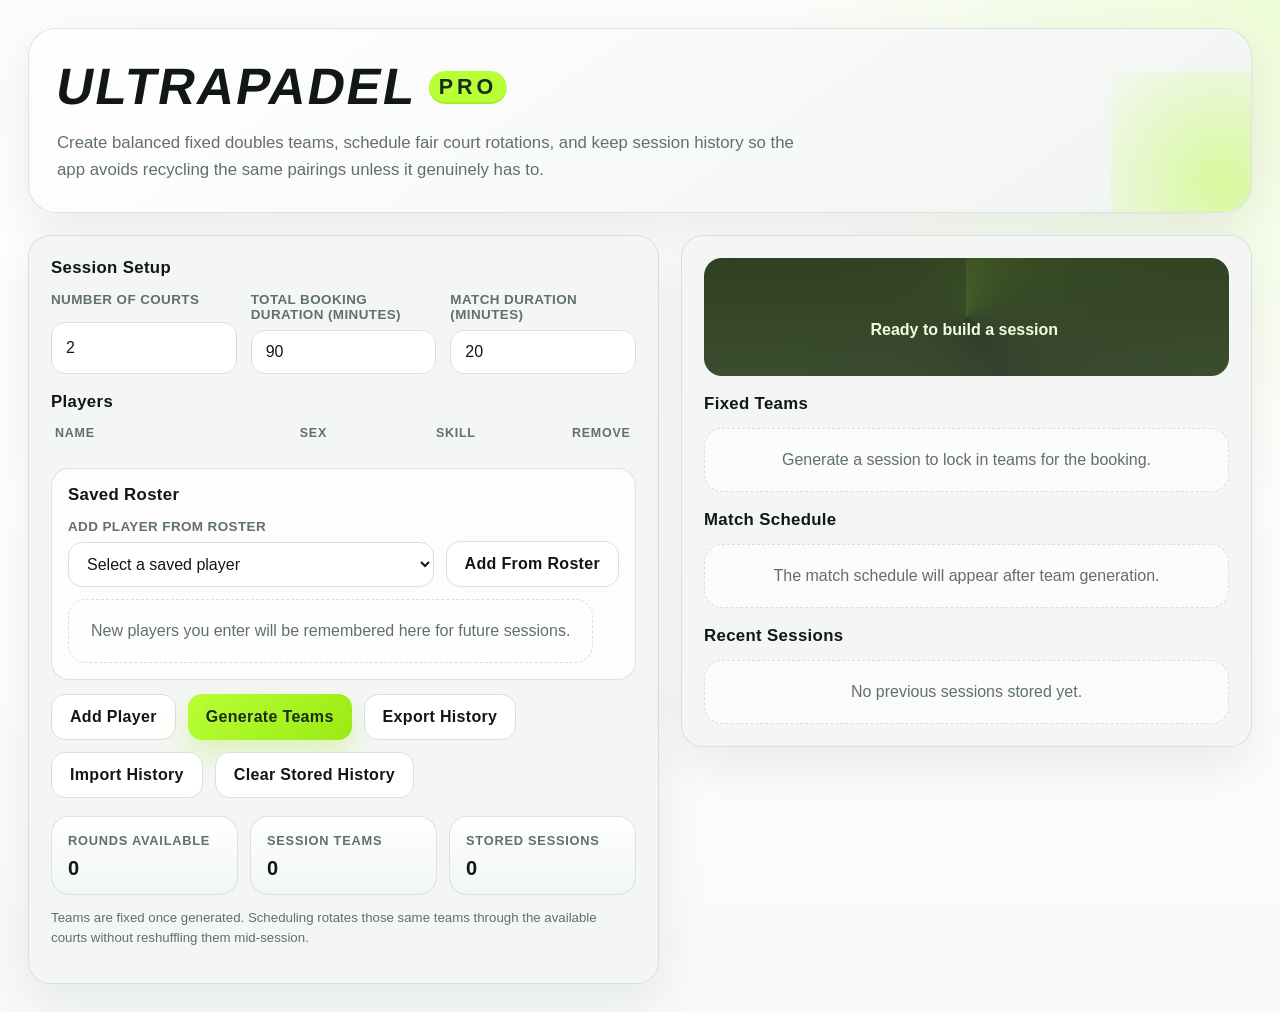
==== index.html @ fa497f20 "INITIAL COMMIT" ====
<!DOCTYPE html>
<html lang="en">
<head>
  <meta charset="UTF-8" />
  <meta name="viewport" content="width=device-width, initial-scale=1.0" />
  <title>UltraPadel Pro</title>
  <link rel="stylesheet" href="./styles.css" />
</head>
<body>
  <div class="app">
    <section class="hero">
      <div class="logo">UltraPadel <span class="pro">Pro</span></div>
      <p>Create balanced fixed doubles teams, schedule fair court rotations, and keep session history so the app avoids recycling the same pairings unless it genuinely has to.</p>
    </section>

    <div class="layout">
      <section class="panel">
        <h2>Session Setup</h2>
        <div class="config-grid">
          <div class="field">
            <label for="courts">Number of courts</label>
            <input id="courts" type="number" min="1" step="1" value="2" />
          </div>
          <div class="field">
            <label for="bookingDuration">Total booking duration (minutes)</label>
            <input id="bookingDuration" type="number" min="1" step="1" value="90" />
          </div>
          <div class="field">
            <label for="matchDuration">Match duration (minutes)</label>
            <input id="matchDuration" type="number" min="1" step="1" value="20" />
          </div>
        </div>

        <h3>Players</h3>
        <div class="players-head">
          <div>Name</div>
          <div>Sex</div>
          <div>Skill</div>
          <div>Remove</div>
        </div>
        <div id="playersList" class="players-list"></div>

        <div class="roster-panel">
          <h3>Saved Roster</h3>
          <div class="roster-controls">
            <div class="field">
              <label for="rosterSelect">Add player from roster</label>
              <select id="rosterSelect">
                <option value="">Select a saved player</option>
              </select>
            </div>
            <button id="addFromRosterBtn" class="secondary-btn" type="button">Add From Roster</button>
          </div>
          <div id="rosterPreview" class="roster-chips">
            <div class="empty">New players you enter will be remembered here for future sessions.</div>
          </div>
        </div>

        <div class="actions">
          <button id="addPlayerBtn" class="secondary-btn" type="button">Add Player</button>
          <button id="generateBtn" class="primary-btn" type="button">Generate Teams</button>
          <button id="exportHistoryBtn" class="secondary-btn" type="button">Export History</button>
          <button id="importHistoryBtn" class="secondary-btn" type="button">Import History</button>
          <input id="importHistoryInput" type="file" accept=".json,application/json" hidden />
          <button id="clearHistoryBtn" class="secondary-btn" type="button">Clear Stored History</button>
        </div>

        <div class="meta-row">
          <div class="stat-card">
            <span>Rounds Available</span>
            <strong id="roundsStat">0</strong>
          </div>
          <div class="stat-card">
            <span>Session Teams</span>
            <strong id="teamsStat">0</strong>
          </div>
          <div class="stat-card">
            <span>Stored Sessions</span>
            <strong id="historyStat">0</strong>
          </div>
        </div>

        <p class="footer-note">Teams are fixed once generated. Scheduling rotates those same teams through the available courts without reshuffling them mid-session.</p>
      </section>

      <section class="panel">
        <div class="shuffle-box">
          <div class="shuffle-inner">
            <strong id="shuffleTitle">Ready to build a session</strong>
            <div id="shuffleState" class="shuffle-state"></div>
          </div>
        </div>

        <div class="results-grid">
          <div>
            <h2>Fixed Teams</h2>
            <div id="teamsOutput" class="team-list">
              <div class="empty">Generate a session to lock in teams for the booking.</div>
            </div>
          </div>

          <div>
            <h2>Match Schedule</h2>
            <div id="scheduleOutput" class="schedule-list">
              <div class="empty">The match schedule will appear after team generation.</div>
            </div>
          </div>

          <div>
            <h2>Recent Sessions</h2>
            <div id="historyOutput" class="history-list">
              <div class="empty">No previous sessions stored yet.</div>
            </div>
          </div>
        </div>
      </section>
    </div>
  </div>

  <script>
    window.ULTRAPADEL_SUPABASE_URL = window.ULTRAPADEL_SUPABASE_URL || "YOUR_SUPABASE_URL";
    window.ULTRAPADEL_SUPABASE_ANON_KEY = window.ULTRAPADEL_SUPABASE_ANON_KEY || "YOUR_SUPABASE_ANON_KEY";
  </script>
  <script type="module" src="./js/main.js"></script>
</body>
</html>
---- styles.css ----
:root {
  --bg: #ffffff;
  --panel: #f3f5f4;
  --panel-strong: #e9eeeb;
  --text: #111715;
  --muted: #60706a;
  --line: #d8dfdc;
  --accent: #b8ff35;
  --accent-strong: #9aea13;
  --accent-dark: #1d2b18;
  --shadow: 0 18px 50px rgba(17, 23, 21, 0.08);
  --radius: 22px;
  --radius-sm: 14px;
}

* {
  box-sizing: border-box;
}

html,
body {
  margin: 0;
  min-height: 100%;
  background:
    radial-gradient(circle at top right, rgba(184, 255, 53, 0.18), transparent 30%),
    linear-gradient(180deg, #fbfcfb 0%, #ffffff 50%, #f7faf8 100%);
  color: var(--text);
  font-family: "Segoe UI", "Helvetica Neue", Arial, sans-serif;
}

body {
  padding: 28px;
}

.app {
  max-width: 1400px;
  margin: 0 auto;
  display: grid;
  gap: 22px;
}

.hero {
  position: relative;
  overflow: hidden;
  border-radius: 28px;
  padding: 28px;
  background: linear-gradient(145deg, rgba(255,255,255,0.96), rgba(240,244,241,0.96));
  box-shadow: var(--shadow);
  border: 1px solid rgba(216, 223, 220, 0.85);
}

.hero::after {
  content: "";
  position: absolute;
  inset: auto -80px -80px auto;
  width: 220px;
  height: 220px;
  background: radial-gradient(circle, rgba(184,255,53,0.45), rgba(184,255,53,0));
  pointer-events: none;
}

.logo {
  display: inline-flex;
  align-items: baseline;
  gap: 12px;
  font-size: clamp(2rem, 4vw, 3.5rem);
  font-weight: 900;
  letter-spacing: 0.04em;
  text-transform: uppercase;
  transform: skewX(-10deg);
}

.logo .pro {
  color: var(--accent-dark);
  background: var(--accent);
  padding: 4px 10px;
  border-radius: 999px;
  font-size: 0.42em;
  letter-spacing: 0.18em;
  transform: translateY(-10px) skewX(10deg);
  box-shadow: inset 0 -2px 0 rgba(0,0,0,0.08);
}

.hero p {
  max-width: 760px;
  margin: 14px 0 0;
  color: var(--muted);
  font-size: 1.05rem;
  line-height: 1.6;
}

.layout {
  display: grid;
  grid-template-columns: 1.05fr 0.95fr;
  gap: 22px;
  align-items: start;
}

.panel {
  background: rgba(243, 245, 244, 0.9);
  border: 1px solid rgba(216, 223, 220, 0.95);
  border-radius: var(--radius);
  box-shadow: var(--shadow);
  padding: 22px;
  backdrop-filter: blur(8px);
}

.panel h2,
.panel h3 {
  margin: 0 0 14px;
  font-size: 1.05rem;
  letter-spacing: 0.02em;
}

.config-grid {
  display: grid;
  grid-template-columns: repeat(3, minmax(0, 1fr));
  gap: 14px;
  margin-bottom: 18px;
}

.field,
.player-cell {
  display: grid;
  gap: 8px;
}

label {
  font-size: 0.84rem;
  font-weight: 700;
  color: var(--muted);
  letter-spacing: 0.03em;
  text-transform: uppercase;
}

input,
select,
button,
textarea {
  font: inherit;
}

input,
select,
textarea {
  width: 100%;
  border: 1px solid var(--line);
  background: #ffffff;
  border-radius: 14px;
  padding: 12px 14px;
  color: var(--text);
  outline: none;
  transition: border-color 180ms ease, box-shadow 180ms ease, transform 180ms ease;
}

input:focus,
select:focus,
textarea:focus {
  border-color: rgba(154, 234, 19, 0.8);
  box-shadow: 0 0 0 4px rgba(184, 255, 53, 0.18);
}

.players-head,
.player-row {
  display: grid;
  grid-template-columns: minmax(0, 1.5fr) minmax(120px, 0.8fr) minmax(120px, 0.8fr) 60px;
  gap: 12px;
  align-items: end;
}

.players-head {
  margin-bottom: 12px;
  padding: 0 4px;
  color: var(--muted);
  font-weight: 700;
  font-size: 0.78rem;
  text-transform: uppercase;
  letter-spacing: 0.06em;
}

.players-list {
  display: grid;
  gap: 12px;
  margin-bottom: 16px;
}

.roster-panel {
  margin-top: 14px;
  padding: 16px;
  border-radius: 18px;
  background: rgba(255, 255, 255, 0.76);
  border: 1px solid rgba(216, 223, 220, 0.85);
}

.roster-controls {
  display: grid;
  grid-template-columns: minmax(0, 1fr) auto;
  gap: 12px;
  align-items: end;
  margin-bottom: 12px;
}

.roster-chips {
  display: flex;
  flex-wrap: wrap;
  gap: 8px;
}

.roster-chip {
  display: inline-flex;
  align-items: center;
  gap: 6px;
  padding: 8px 12px;
  border-radius: 999px;
  background: rgba(184, 255, 53, 0.14);
  color: #2c4610;
  font-size: 0.85rem;
  font-weight: 700;
}

.roster-chip small {
  color: var(--muted);
  font-weight: 700;
}

.player-row {
  padding: 14px;
  background: rgba(255, 255, 255, 0.82);
  border: 1px solid rgba(216, 223, 220, 0.85);
  border-radius: 18px;
  transition: transform 180ms ease, box-shadow 180ms ease;
}

.player-row:hover {
  transform: translateY(-2px);
  box-shadow: 0 10px 24px rgba(17, 23, 21, 0.06);
}

.icon-btn,
.secondary-btn,
.primary-btn {
  border: none;
  cursor: pointer;
  transition: transform 180ms ease, box-shadow 180ms ease, background 180ms ease;
}

.icon-btn {
  width: 44px;
  height: 44px;
  border-radius: 14px;
  background: #ffffff;
  color: #c54444;
  border: 1px solid rgba(197, 68, 68, 0.16);
  font-size: 1.1rem;
}

.icon-btn:hover,
.secondary-btn:hover,
.primary-btn:hover {
  transform: translateY(-1px);
}

.actions {
  display: flex;
  flex-wrap: wrap;
  gap: 12px;
  margin-top: 14px;
}

.primary-btn,
.secondary-btn {
  padding: 13px 18px;
  border-radius: 14px;
  font-weight: 800;
  letter-spacing: 0.02em;
}

.primary-btn {
  background: linear-gradient(135deg, var(--accent) 0%, var(--accent-strong) 100%);
  color: var(--accent-dark);
  box-shadow: 0 14px 28px rgba(154, 234, 19, 0.28);
}

.secondary-btn {
  background: #ffffff;
  color: var(--text);
  border: 1px solid var(--line);
}

.meta-row {
  display: grid;
  grid-template-columns: repeat(3, minmax(0, 1fr));
  gap: 12px;
  margin-top: 18px;
}

.stat-card {
  padding: 14px 16px;
  border-radius: 18px;
  background: linear-gradient(180deg, rgba(255,255,255,0.92), rgba(241,245,243,0.92));
  border: 1px solid rgba(216, 223, 220, 0.85);
}

.stat-card strong {
  display: block;
  font-size: 1.25rem;
  margin-top: 8px;
}

.stat-card span {
  font-size: 0.8rem;
  font-weight: 800;
  letter-spacing: 0.06em;
  text-transform: uppercase;
  color: var(--muted);
}

.shuffle-box {
  min-height: 118px;
  display: grid;
  place-items: center;
  padding: 20px;
  border-radius: 18px;
  background: linear-gradient(180deg, rgba(29,43,24,0.96), rgba(36,52,30,0.92));
  color: #efffe1;
  margin-bottom: 18px;
  position: relative;
  overflow: hidden;
}

.shuffle-box::before {
  content: "";
  position: absolute;
  inset: -40%;
  background: conic-gradient(from 0deg, rgba(184,255,53,0.18), transparent 40%, rgba(184,255,53,0.1));
  animation: rotateGlow 9s linear infinite;
}

.shuffle-inner {
  position: relative;
  z-index: 1;
  text-align: center;
}

.shuffle-state {
  display: inline-flex;
  flex-wrap: wrap;
  justify-content: center;
  gap: 8px;
  min-height: 30px;
  margin-top: 10px;
}

.shuffle-pill {
  padding: 7px 10px;
  border-radius: 999px;
  font-size: 0.9rem;
  background: rgba(255,255,255,0.12);
  border: 1px solid rgba(255,255,255,0.12);
  animation: popIn 260ms ease;
}

.results-grid {
  display: grid;
  gap: 18px;
}

.team-list,
.schedule-list,
.history-list {
  display: grid;
  gap: 12px;
}

.team-card,
.round-card,
.history-card {
  padding: 16px;
  border-radius: 18px;
  background: rgba(255,255,255,0.84);
  border: 1px solid rgba(216,223,220,0.85);
}

.team-card header,
.round-card header {
  display: flex;
  justify-content: space-between;
  gap: 12px;
  align-items: center;
  margin-bottom: 10px;
}

.team-tag,
.court-tag,
.badge {
  display: inline-flex;
  align-items: center;
  gap: 8px;
  padding: 6px 10px;
  border-radius: 999px;
  font-size: 0.78rem;
  font-weight: 800;
  letter-spacing: 0.05em;
  text-transform: uppercase;
}

.team-tag,
.court-tag {
  background: rgba(184,255,53,0.18);
  color: #3b5a12;
}

.badge {
  background: rgba(17,23,21,0.06);
  color: var(--muted);
}

.team-players,
.match-line,
.history-line {
  display: flex;
  flex-wrap: wrap;
  gap: 10px;
  align-items: center;
}

.name-chip {
  padding: 9px 12px;
  border-radius: 999px;
  background: var(--panel);
  font-weight: 700;
}

.name-chip small {
  color: var(--muted);
  font-weight: 600;
  margin-left: 6px;
}

.vs {
  font-size: 0.82rem;
  font-weight: 900;
  letter-spacing: 0.1em;
  color: var(--muted);
}

.subtle {
  color: var(--muted);
  font-size: 0.92rem;
  line-height: 1.5;
}

.empty {
  padding: 22px;
  border-radius: 18px;
  border: 1px dashed var(--line);
  color: var(--muted);
  text-align: center;
  background: rgba(255,255,255,0.55);
}

.footer-note {
  font-size: 0.83rem;
  color: var(--muted);
  line-height: 1.5;
}

@keyframes rotateGlow {
  to {
    transform: rotate(360deg);
  }
}

@keyframes popIn {
  from {
    opacity: 0;
    transform: translateY(10px) scale(0.96);
  }

  to {
    opacity: 1;
    transform: translateY(0) scale(1);
  }
}

@media (max-width: 1120px) {
  .layout {
    grid-template-columns: 1fr;
  }
}

@media (max-width: 780px) {
  body {
    padding: 16px;
  }

  .config-grid,
  .meta-row {
    grid-template-columns: 1fr;
  }

  .players-head {
    display: none;
  }

  .player-row {
    grid-template-columns: 1fr;
  }
}
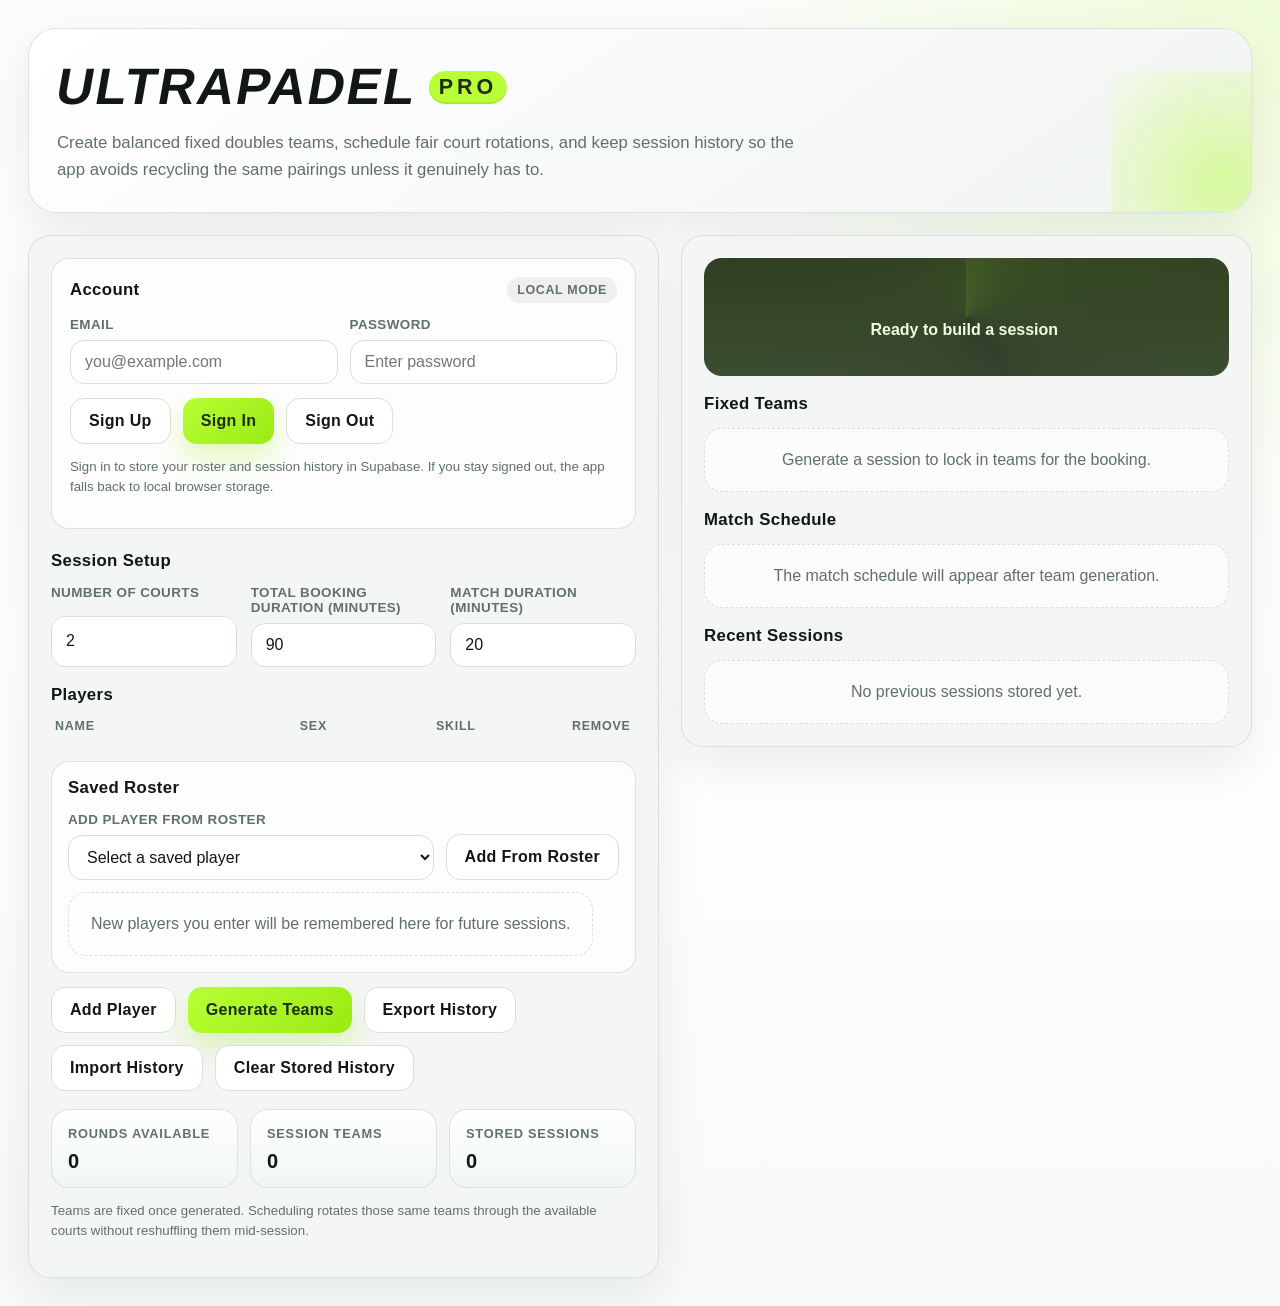
==== commit d6117cc6: "ADDING LOG IN" ====
--- a/index.html
+++ b/index.html
@@ -15,6 +15,29 @@
 
     <div class="layout">
       <section class="panel">
+        <div class="auth-panel">
+          <div class="auth-heading">
+            <h2>Account</h2>
+            <span id="authStatusBadge" class="badge">Local Mode</span>
+          </div>
+          <div class="auth-grid">
+            <div class="field">
+              <label for="authEmail">Email</label>
+              <input id="authEmail" type="email" autocomplete="email" placeholder="you@example.com" />
+            </div>
+            <div class="field">
+              <label for="authPassword">Password</label>
+              <input id="authPassword" type="password" autocomplete="current-password" placeholder="Enter password" />
+            </div>
+          </div>
+          <div class="actions auth-actions">
+            <button id="signUpBtn" class="secondary-btn" type="button">Sign Up</button>
+            <button id="signInBtn" class="primary-btn" type="button">Sign In</button>
+            <button id="signOutBtn" class="secondary-btn" type="button">Sign Out</button>
+          </div>
+          <p id="authMessage" class="footer-note">Sign in to store your roster and session history in Supabase. If you stay signed out, the app falls back to local browser storage.</p>
+        </div>
+
         <h2>Session Setup</h2>
         <div class="config-grid">
           <div class="field">
@@ -118,8 +141,8 @@
   </div>
 
   <script>
-    window.ULTRAPADEL_SUPABASE_URL = window.ULTRAPADEL_SUPABASE_URL || "YOUR_SUPABASE_URL";
-    window.ULTRAPADEL_SUPABASE_ANON_KEY = window.ULTRAPADEL_SUPABASE_ANON_KEY || "YOUR_SUPABASE_ANON_KEY";
+    window.ULTRAPADEL_SUPABASE_URL = window.ULTRAPADEL_SUPABASE_URL || "https://tbmkvmotnwwyfvcqvjlt.supabase.co";
+    window.ULTRAPADEL_SUPABASE_ANON_KEY = window.ULTRAPADEL_SUPABASE_ANON_KEY || "sb_publishable_FzFU14_voXOLGM_ulzw95w_0Tacknk5";
   </script>
   <script type="module" src="./js/main.js"></script>
 </body>
--- a/styles.css
+++ b/styles.css
@@ -112,6 +112,44 @@
   letter-spacing: 0.02em;
 }
 
+.auth-panel {
+  margin-bottom: 22px;
+  padding: 18px;
+  border-radius: 18px;
+  background: rgba(255, 255, 255, 0.8);
+  border: 1px solid rgba(216, 223, 220, 0.9);
+}
+
+.auth-heading {
+  display: flex;
+  align-items: center;
+  justify-content: space-between;
+  gap: 12px;
+  margin-bottom: 14px;
+}
+
+.auth-heading h2 {
+  margin-bottom: 0;
+}
+
+.auth-grid {
+  display: grid;
+  grid-template-columns: repeat(2, minmax(0, 1fr));
+  gap: 12px;
+}
+
+.auth-actions {
+  margin-top: 12px;
+}
+
+.auth-message-success {
+  color: #2c6b14;
+}
+
+.auth-message-error {
+  color: #b22f2f;
+}
+
 .config-grid {
   display: grid;
   grid-template-columns: repeat(3, minmax(0, 1fr));
@@ -495,7 +533,8 @@
   }
 
   .config-grid,
-  .meta-row {
+  .meta-row,
+  .auth-grid {
     grid-template-columns: 1fr;
   }
 
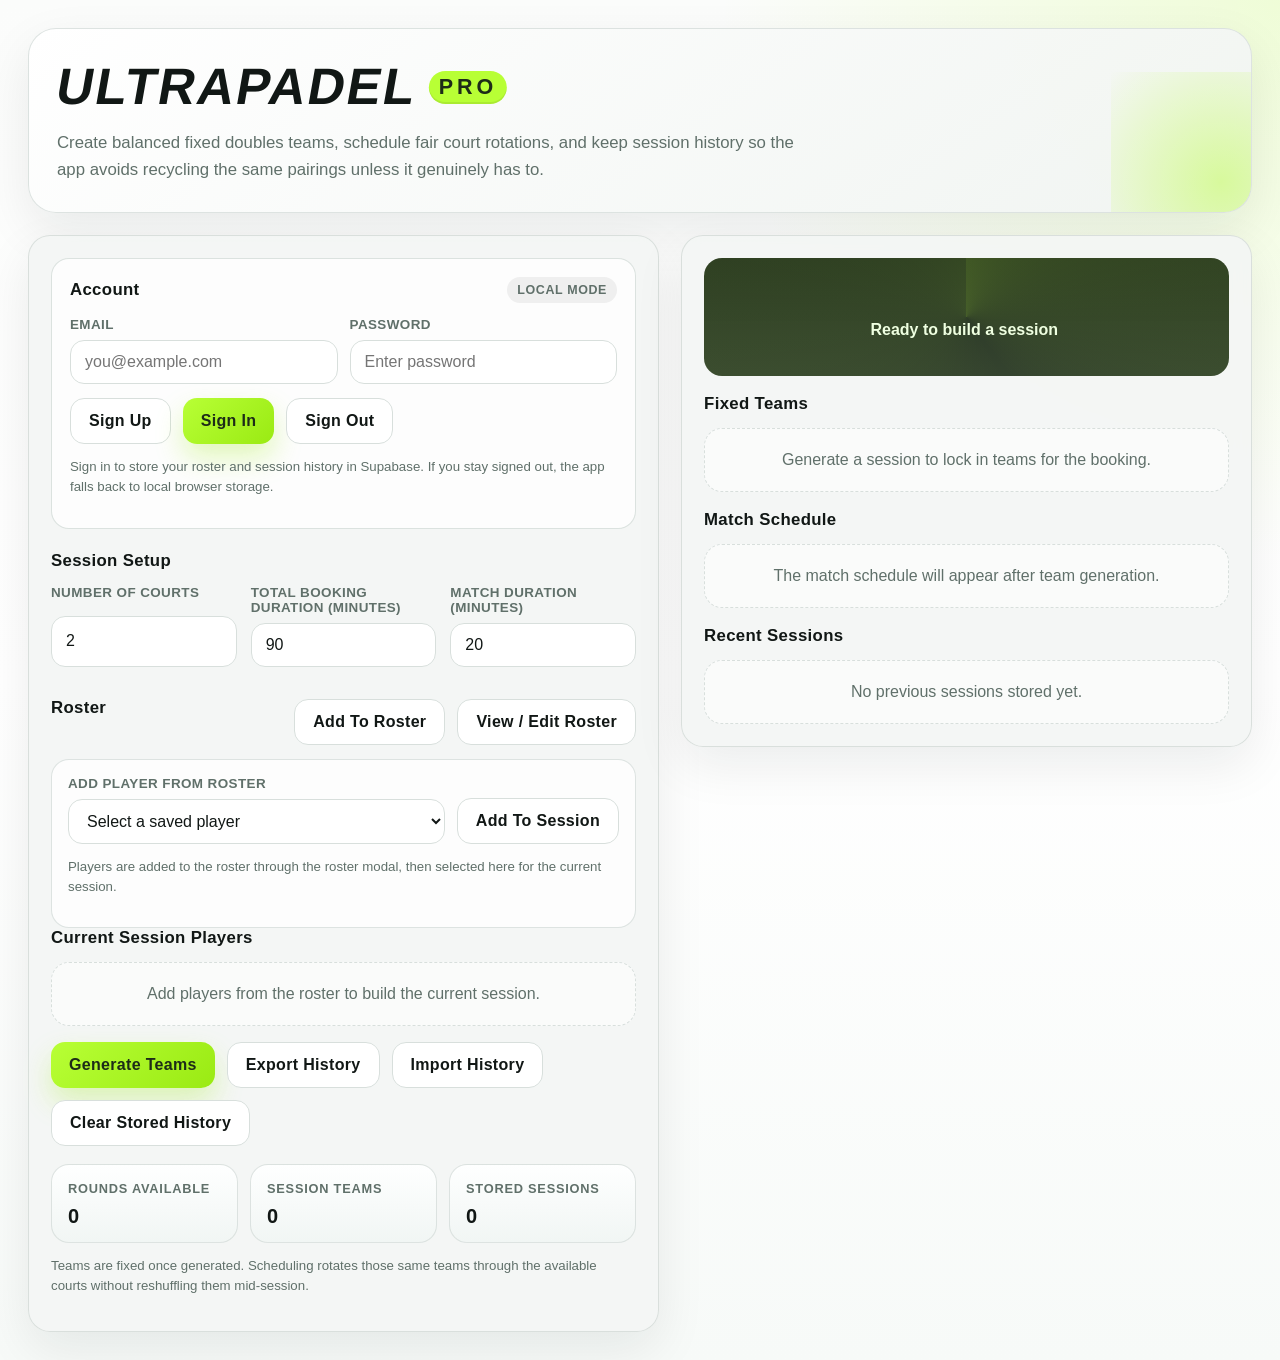
==== commit 2115a865: "UPDATING ROSTER FUNCTIONALITY" ====
--- a/index.html
+++ b/index.html
@@ -54,17 +54,15 @@
           </div>
         </div>
 
-        <h3>Players</h3>
-        <div class="players-head">
-          <div>Name</div>
-          <div>Sex</div>
-          <div>Skill</div>
-          <div>Remove</div>
-        </div>
-        <div id="playersList" class="players-list"></div>
+        <div class="section-head">
+          <h3>Roster</h3>
+          <div class="actions compact-actions">
+            <button id="openAddRosterBtn" class="secondary-btn" type="button">Add To Roster</button>
+            <button id="openRosterManagerBtn" class="secondary-btn" type="button">View / Edit Roster</button>
+          </div>
+        </div>
 
         <div class="roster-panel">
-          <h3>Saved Roster</h3>
           <div class="roster-controls">
             <div class="field">
               <label for="rosterSelect">Add player from roster</label>
@@ -72,15 +70,17 @@
                 <option value="">Select a saved player</option>
               </select>
             </div>
-            <button id="addFromRosterBtn" class="secondary-btn" type="button">Add From Roster</button>
-          </div>
-          <div id="rosterPreview" class="roster-chips">
-            <div class="empty">New players you enter will be remembered here for future sessions.</div>
-          </div>
+            <button id="addFromRosterBtn" class="secondary-btn" type="button">Add To Session</button>
+          </div>
+          <p class="footer-note">Players are added to the roster through the roster modal, then selected here for the current session.</p>
+        </div>
+
+        <h3>Current Session Players</h3>
+        <div id="playersList" class="session-player-list">
+          <div class="empty">Add players from the roster to build the current session.</div>
         </div>
 
         <div class="actions">
-          <button id="addPlayerBtn" class="secondary-btn" type="button">Add Player</button>
           <button id="generateBtn" class="primary-btn" type="button">Generate Teams</button>
           <button id="exportHistoryBtn" class="secondary-btn" type="button">Export History</button>
           <button id="importHistoryBtn" class="secondary-btn" type="button">Import History</button>
@@ -137,6 +137,59 @@
           </div>
         </div>
       </section>
+    </div>
+  </div>
+
+  <div id="rosterModal" class="modal-backdrop hidden" aria-hidden="true">
+    <div class="modal-card" role="dialog" aria-modal="true" aria-labelledby="rosterModalTitle">
+      <div class="modal-head">
+        <div>
+          <h2 id="rosterModalTitle">Roster</h2>
+          <p id="rosterModalSubtitle" class="footer-note">Add or edit players in your saved roster.</p>
+        </div>
+        <button id="closeRosterModalBtn" class="icon-btn" type="button" aria-label="Close roster modal">×</button>
+      </div>
+
+      <div id="rosterModalMessage" class="footer-note"></div>
+
+      <form id="rosterForm" class="modal-form">
+        <div class="auth-grid">
+          <div class="field">
+            <label for="rosterNameInput">Name</label>
+            <input id="rosterNameInput" type="text" placeholder="Player name" />
+          </div>
+          <div class="field">
+            <label for="rosterSexInput">Sex</label>
+            <select id="rosterSexInput">
+              <option value="Male">Male</option>
+              <option value="Female">Female</option>
+            </select>
+          </div>
+          <div class="field">
+            <label for="rosterSkillInput">Skill</label>
+            <select id="rosterSkillInput">
+              <option value="1">1</option>
+              <option value="2">2</option>
+              <option value="3" selected>3</option>
+              <option value="4">4</option>
+              <option value="5">5</option>
+            </select>
+          </div>
+        </div>
+        <div class="actions compact-actions">
+          <button id="submitRosterBtn" class="primary-btn" type="submit">Submit To Roster</button>
+          <button id="cancelRosterEditBtn" class="secondary-btn" type="button">Cancel</button>
+        </div>
+      </form>
+
+      <div class="modal-roster-list-wrap">
+        <div class="section-head">
+          <h3>Current Roster</h3>
+        </div>
+        <div id="rosterManagerList" class="modal-roster-list">
+          <div class="empty">No players in the roster yet.</div>
+        </div>
+      </div>
     </div>
   </div>
 
--- a/styles.css
+++ b/styles.css
@@ -112,6 +112,18 @@
   letter-spacing: 0.02em;
 }
 
+.section-head {
+  display: flex;
+  align-items: center;
+  justify-content: space-between;
+  gap: 12px;
+  margin-bottom: 12px;
+}
+
+.compact-actions {
+  margin-top: 0;
+}
+
 .auth-panel {
   margin-bottom: 22px;
   padding: 18px;
@@ -198,25 +210,8 @@
   box-shadow: 0 0 0 4px rgba(184, 255, 53, 0.18);
 }
 
-.players-head,
-.player-row {
-  display: grid;
-  grid-template-columns: minmax(0, 1.5fr) minmax(120px, 0.8fr) minmax(120px, 0.8fr) 60px;
-  gap: 12px;
-  align-items: end;
-}
-
-.players-head {
-  margin-bottom: 12px;
-  padding: 0 4px;
-  color: var(--muted);
-  font-weight: 700;
-  font-size: 0.78rem;
-  text-transform: uppercase;
-  letter-spacing: 0.06em;
-}
-
-.players-list {
+.players-list,
+.session-player-list {
   display: grid;
   gap: 12px;
   margin-bottom: 16px;
@@ -235,7 +230,6 @@
   grid-template-columns: minmax(0, 1fr) auto;
   gap: 12px;
   align-items: end;
-  margin-bottom: 12px;
 }
 
 .roster-chips {
@@ -261,17 +255,23 @@
   font-weight: 700;
 }
 
-.player-row {
-  padding: 14px;
-  background: rgba(255, 255, 255, 0.82);
-  border: 1px solid rgba(216, 223, 220, 0.85);
-  border-radius: 18px;
-  transition: transform 180ms ease, box-shadow 180ms ease;
-}
-
-.player-row:hover {
-  transform: translateY(-2px);
-  box-shadow: 0 10px 24px rgba(17, 23, 21, 0.06);
+.roster-remove-btn {
+  width: 24px;
+  height: 24px;
+  display: inline-grid;
+  place-items: center;
+  border: none;
+  border-radius: 999px;
+  background: rgba(17, 23, 21, 0.08);
+  color: #7a2323;
+  font-size: 0.95rem;
+  line-height: 1;
+  cursor: pointer;
+  padding: 0;
+}
+
+.roster-remove-btn:hover {
+  background: rgba(197, 68, 68, 0.14);
 }
 
 .icon-btn,
@@ -325,6 +325,59 @@
   border: 1px solid var(--line);
 }
 
+.session-player-card,
+.roster-manager-card {
+  display: flex;
+  align-items: center;
+  justify-content: space-between;
+  gap: 12px;
+  padding: 14px 16px;
+  background: rgba(255, 255, 255, 0.82);
+  border: 1px solid rgba(216, 223, 220, 0.85);
+  border-radius: 18px;
+}
+
+.session-player-meta,
+.roster-manager-meta {
+  display: flex;
+  flex-wrap: wrap;
+  align-items: center;
+  gap: 10px;
+}
+
+.session-player-name,
+.roster-manager-name {
+  font-weight: 800;
+}
+
+.session-player-detail,
+.roster-manager-detail {
+  color: var(--muted);
+  font-size: 0.9rem;
+  font-weight: 700;
+}
+
+.session-player-actions,
+.roster-manager-actions {
+  display: flex;
+  align-items: center;
+  gap: 8px;
+}
+
+.mini-btn {
+  padding: 9px 12px;
+  border-radius: 12px;
+  border: 1px solid var(--line);
+  background: #ffffff;
+  cursor: pointer;
+  font-weight: 700;
+}
+
+.danger-btn {
+  color: #9d2f2f;
+  border-color: rgba(197, 68, 68, 0.18);
+}
+
 .meta-row {
   display: grid;
   grid-template-columns: repeat(3, minmax(0, 1fr));
@@ -503,6 +556,64 @@
   line-height: 1.5;
 }
 
+.modal-backdrop {
+  position: fixed;
+  inset: 0;
+  background: rgba(17, 23, 21, 0.38);
+  display: grid;
+  place-items: center;
+  padding: 18px;
+  z-index: 50;
+}
+
+.modal-backdrop.hidden {
+  display: none;
+}
+
+.modal-card {
+  width: min(920px, 100%);
+  max-height: 90vh;
+  overflow: auto;
+  border-radius: 24px;
+  background: linear-gradient(180deg, rgba(255,255,255,0.98), rgba(242,246,243,0.98));
+  border: 1px solid rgba(216, 223, 220, 0.95);
+  box-shadow: 0 28px 60px rgba(17, 23, 21, 0.18);
+  padding: 22px;
+}
+
+.modal-head {
+  display: flex;
+  align-items: flex-start;
+  justify-content: space-between;
+  gap: 16px;
+  margin-bottom: 14px;
+}
+
+.modal-head h2 {
+  margin-bottom: 6px;
+}
+
+.modal-form {
+  display: grid;
+  gap: 14px;
+  margin-bottom: 18px;
+}
+
+.modal-roster-list-wrap {
+  display: grid;
+  gap: 12px;
+}
+
+.modal-roster-list {
+  display: grid;
+  gap: 10px;
+}
+
+#rosterModalMessage {
+  min-height: 20px;
+  margin-bottom: 10px;
+}
+
 @keyframes rotateGlow {
   to {
     transform: rotate(360deg);
@@ -538,11 +649,15 @@
     grid-template-columns: 1fr;
   }
 
-  .players-head {
-    display: none;
-  }
-
-  .player-row {
+  .section-head,
+  .session-player-card,
+  .roster-manager-card,
+  .modal-head {
+    align-items: stretch;
+    flex-direction: column;
+  }
+
+  .roster-controls {
     grid-template-columns: 1fr;
   }
 }
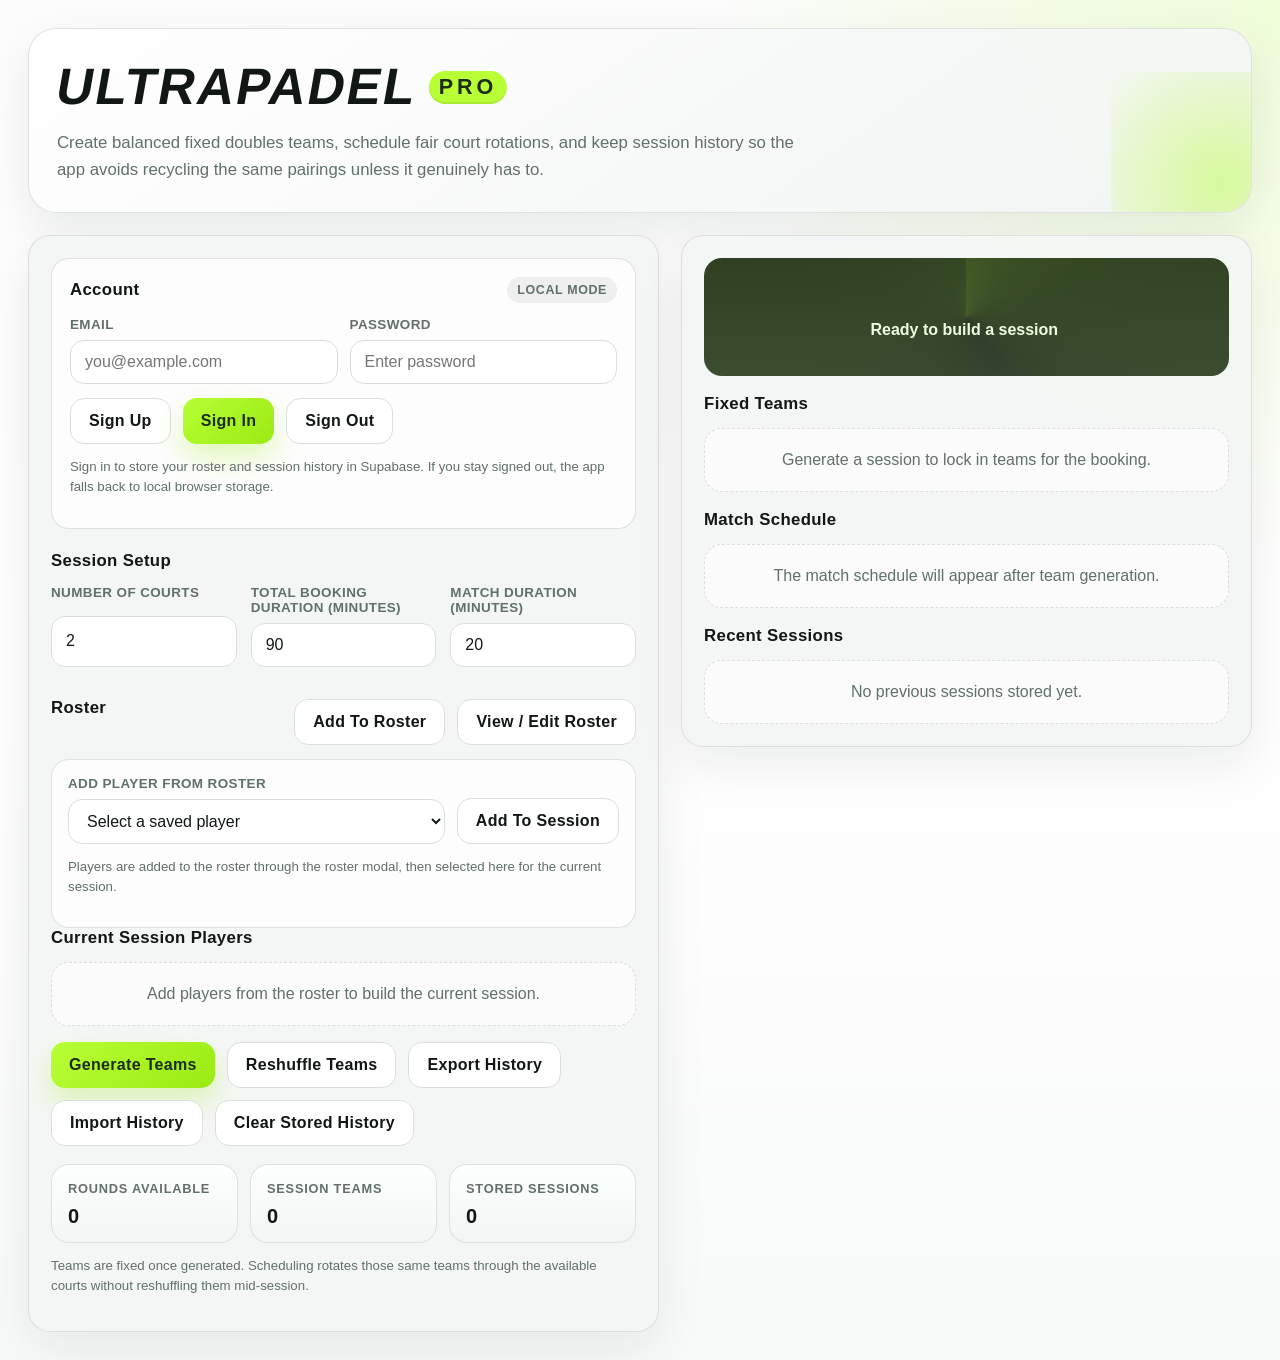
==== commit c57609f5: "RESHUFFEL AND DELETE RECENT BUTTON" ====
--- a/index.html
+++ b/index.html
@@ -82,6 +82,7 @@
 
         <div class="actions">
           <button id="generateBtn" class="primary-btn" type="button">Generate Teams</button>
+          <button id="reshuffleBtn" class="secondary-btn" type="button">Reshuffle Teams</button>
           <button id="exportHistoryBtn" class="secondary-btn" type="button">Export History</button>
           <button id="importHistoryBtn" class="secondary-btn" type="button">Import History</button>
           <input id="importHistoryInput" type="file" accept=".json,application/json" hidden />
--- a/styles.css
+++ b/styles.css
@@ -325,24 +325,64 @@
   border: 1px solid var(--line);
 }
 
-.session-player-card,
+.session-player-group,
 .roster-manager-card {
-  display: flex;
-  align-items: center;
-  justify-content: space-between;
-  gap: 12px;
   padding: 14px 16px;
   background: rgba(255, 255, 255, 0.82);
   border: 1px solid rgba(216, 223, 220, 0.85);
   border-radius: 18px;
 }
 
+.roster-manager-card {
+  display: flex;
+  align-items: center;
+  justify-content: space-between;
+  gap: 12px;
+}
+
+.session-player-group {
+  padding: 14px;
+  background: linear-gradient(180deg, rgba(255, 255, 255, 0.9), rgba(246, 249, 247, 0.96));
+}
+
+.session-player-group-head {
+  display: flex;
+  align-items: center;
+  justify-content: flex-end;
+  margin-bottom: 12px;
+}
+
+.session-player-group-list {
+  display: grid;
+  gap: 0;
+  border: 1px solid rgba(216, 223, 220, 0.9);
+  border-radius: 16px;
+  overflow: hidden;
+  background: rgba(255, 255, 255, 0.9);
+}
+
+.session-player-row {
+  display: flex;
+  align-items: center;
+  justify-content: space-between;
+  gap: 12px;
+  padding: 12px 14px;
+}
+
+.session-player-row + .session-player-row {
+  border-top: 1px solid rgba(216, 223, 220, 0.82);
+}
+
 .session-player-meta,
 .roster-manager-meta {
   display: flex;
   flex-wrap: wrap;
   align-items: center;
   gap: 10px;
+}
+
+.session-player-meta {
+  gap: 8px;
 }
 
 .session-player-name,
@@ -357,11 +397,42 @@
   font-weight: 700;
 }
 
+.session-player-detail {
+  font-size: 0.84rem;
+}
+
 .session-player-actions,
 .roster-manager-actions {
   display: flex;
   align-items: center;
   gap: 8px;
+}
+
+.session-player-actions {
+  flex-shrink: 0;
+}
+
+.session-remove-btn {
+  width: 28px;
+  height: 28px;
+  display: inline-grid;
+  place-items: center;
+  border: none;
+  border-radius: 999px;
+  background: rgba(197, 68, 68, 0.12);
+  color: #b22f2f;
+  cursor: pointer;
+  font-size: 0.9rem;
+  font-weight: 900;
+  line-height: 1;
+  padding: 0;
+  transition: transform 180ms ease, background 180ms ease, color 180ms ease;
+}
+
+.session-remove-btn:hover {
+  background: rgba(197, 68, 68, 0.2);
+  color: #8d1f1f;
+  transform: scale(1.04);
 }
 
 .mini-btn {
@@ -371,6 +442,12 @@
   background: #ffffff;
   cursor: pointer;
   font-weight: 700;
+}
+
+.session-player-actions .mini-btn {
+  padding: 6px 10px;
+  border-radius: 10px;
+  font-size: 0.82rem;
 }
 
 .danger-btn {
@@ -473,12 +550,41 @@
 }
 
 .team-card header,
-.round-card header {
+.round-card header,
+.history-card-head {
   display: flex;
   justify-content: space-between;
   gap: 12px;
   align-items: center;
   margin-bottom: 10px;
+}
+
+.history-card-head strong {
+  min-width: 0;
+}
+
+.history-remove-btn {
+  width: 28px;
+  height: 28px;
+  display: inline-grid;
+  place-items: center;
+  flex-shrink: 0;
+  border: none;
+  border-radius: 999px;
+  background: rgba(197, 68, 68, 0.12);
+  color: #b22f2f;
+  cursor: pointer;
+  font-size: 0.9rem;
+  font-weight: 900;
+  line-height: 1;
+  padding: 0;
+  transition: transform 180ms ease, background 180ms ease, color 180ms ease;
+}
+
+.history-remove-btn:hover {
+  background: rgba(197, 68, 68, 0.2);
+  color: #8d1f1f;
+  transform: scale(1.04);
 }
 
 .team-tag,
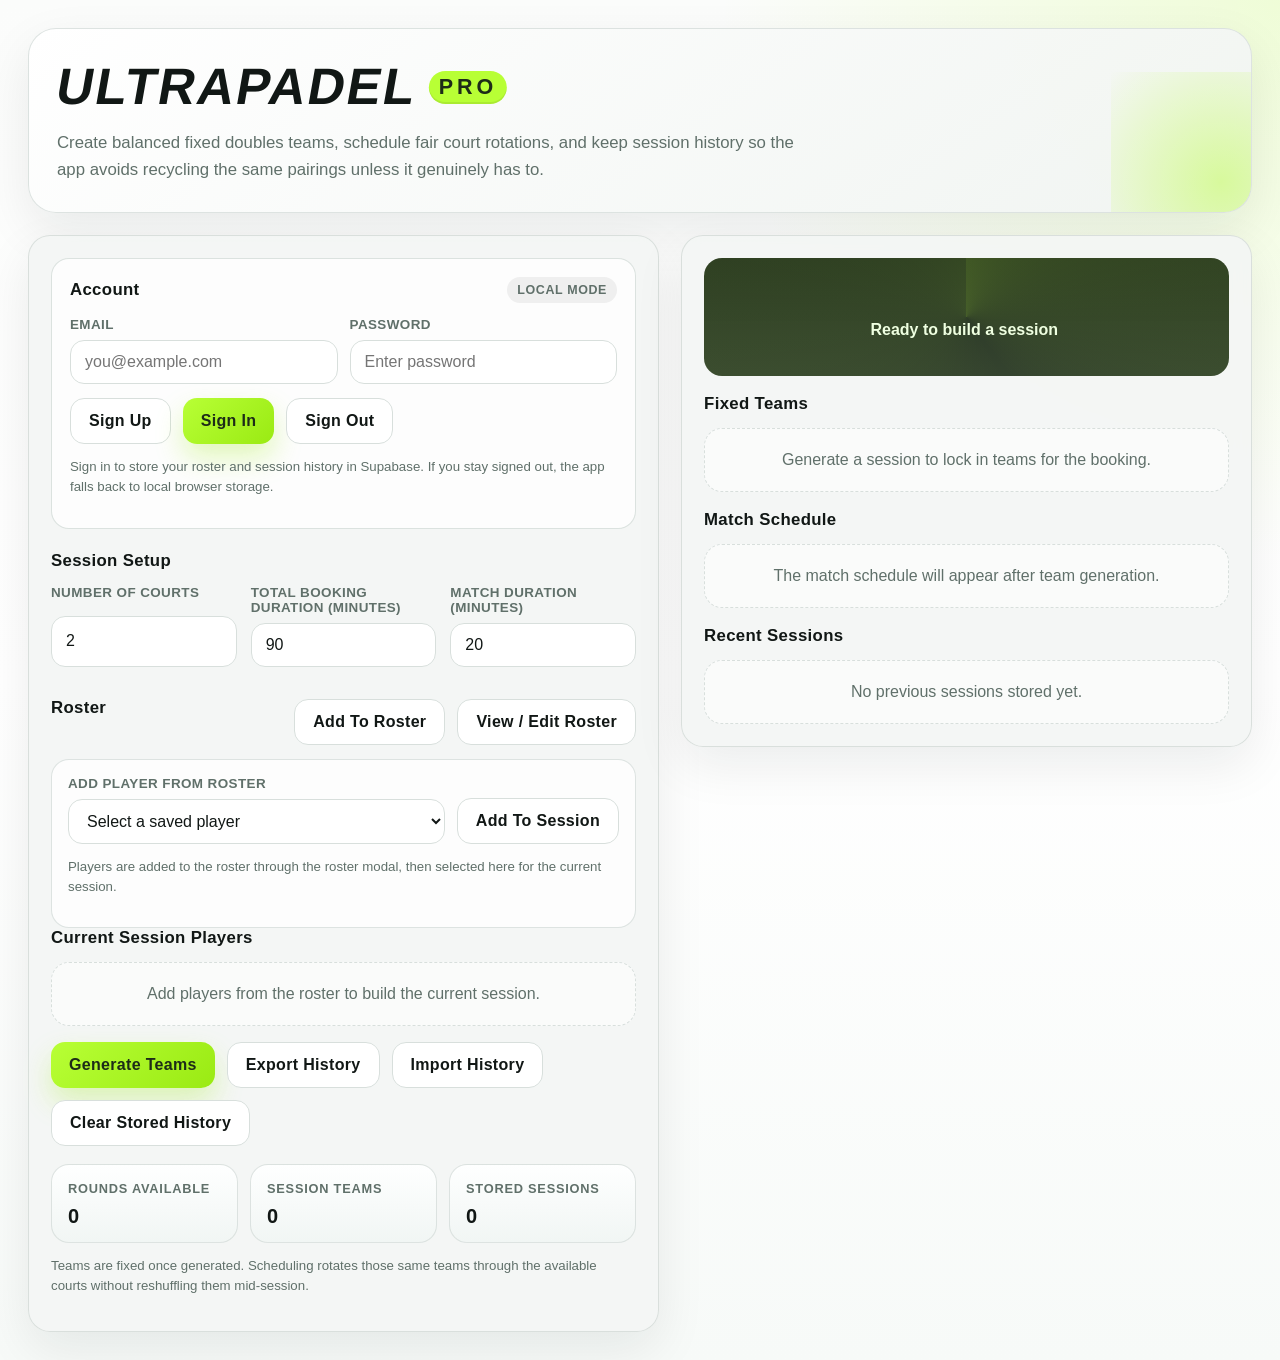
==== commit 688add33: "Revert "RESHUFFEL AND DELETE RECENT BUTTON" This reverts commit c57609f53ec285121382763ecdc89438a05d" ====
--- a/index.html
+++ b/index.html
@@ -82,7 +82,6 @@
 
         <div class="actions">
           <button id="generateBtn" class="primary-btn" type="button">Generate Teams</button>
-          <button id="reshuffleBtn" class="secondary-btn" type="button">Reshuffle Teams</button>
           <button id="exportHistoryBtn" class="secondary-btn" type="button">Export History</button>
           <button id="importHistoryBtn" class="secondary-btn" type="button">Import History</button>
           <input id="importHistoryInput" type="file" accept=".json,application/json" hidden />
--- a/styles.css
+++ b/styles.css
@@ -550,41 +550,12 @@
 }
 
 .team-card header,
-.round-card header,
-.history-card-head {
+.round-card header {
   display: flex;
   justify-content: space-between;
   gap: 12px;
   align-items: center;
   margin-bottom: 10px;
-}
-
-.history-card-head strong {
-  min-width: 0;
-}
-
-.history-remove-btn {
-  width: 28px;
-  height: 28px;
-  display: inline-grid;
-  place-items: center;
-  flex-shrink: 0;
-  border: none;
-  border-radius: 999px;
-  background: rgba(197, 68, 68, 0.12);
-  color: #b22f2f;
-  cursor: pointer;
-  font-size: 0.9rem;
-  font-weight: 900;
-  line-height: 1;
-  padding: 0;
-  transition: transform 180ms ease, background 180ms ease, color 180ms ease;
-}
-
-.history-remove-btn:hover {
-  background: rgba(197, 68, 68, 0.2);
-  color: #8d1f1f;
-  transform: scale(1.04);
 }
 
 .team-tag,
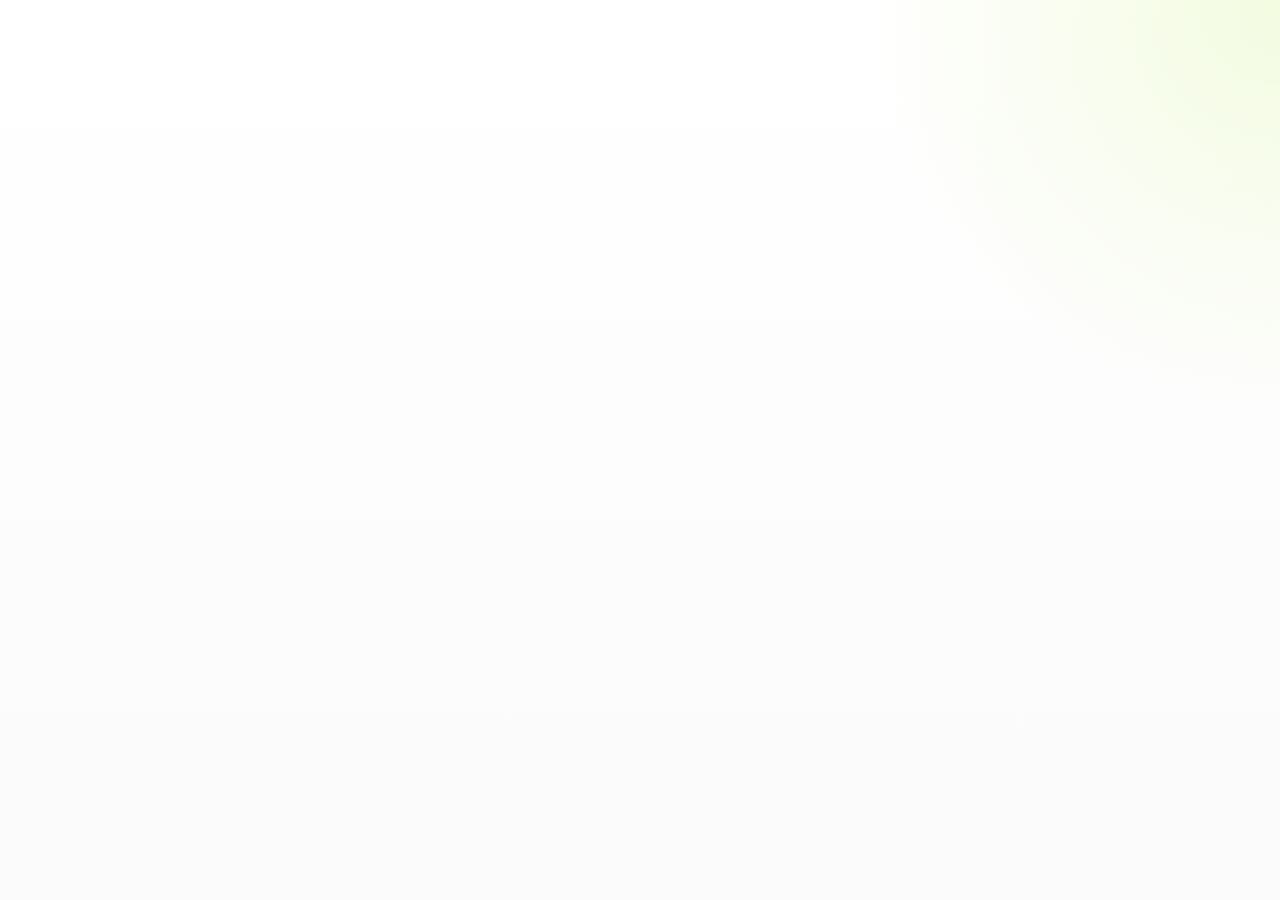
==== commit f0f716f6: "TOTAL REDESIGN" ====
--- a/index.html
+++ b/index.html
@@ -4,199 +4,18 @@
   <meta charset="UTF-8" />
   <meta name="viewport" content="width=device-width, initial-scale=1.0" />
   <title>UltraPadel Pro</title>
-  <link rel="stylesheet" href="./styles.css" />
+  <link rel="stylesheet" href="./src/styles/variables.css" />
+  <link rel="stylesheet" href="./src/styles/base.css" />
+  <link rel="stylesheet" href="./src/styles/layout.css" />
+  <link rel="stylesheet" href="./src/styles/components.css" />
 </head>
 <body>
-  <div class="app">
-    <section class="hero">
-      <div class="logo">UltraPadel <span class="pro">Pro</span></div>
-      <p>Create balanced fixed doubles teams, schedule fair court rotations, and keep session history so the app avoids recycling the same pairings unless it genuinely has to.</p>
-    </section>
-
-    <div class="layout">
-      <section class="panel">
-        <div class="auth-panel">
-          <div class="auth-heading">
-            <h2>Account</h2>
-            <span id="authStatusBadge" class="badge">Local Mode</span>
-          </div>
-          <div class="auth-grid">
-            <div class="field">
-              <label for="authEmail">Email</label>
-              <input id="authEmail" type="email" autocomplete="email" placeholder="you@example.com" />
-            </div>
-            <div class="field">
-              <label for="authPassword">Password</label>
-              <input id="authPassword" type="password" autocomplete="current-password" placeholder="Enter password" />
-            </div>
-          </div>
-          <div class="actions auth-actions">
-            <button id="signUpBtn" class="secondary-btn" type="button">Sign Up</button>
-            <button id="signInBtn" class="primary-btn" type="button">Sign In</button>
-            <button id="signOutBtn" class="secondary-btn" type="button">Sign Out</button>
-          </div>
-          <p id="authMessage" class="footer-note">Sign in to store your roster and session history in Supabase. If you stay signed out, the app falls back to local browser storage.</p>
-        </div>
-
-        <h2>Session Setup</h2>
-        <div class="config-grid">
-          <div class="field">
-            <label for="courts">Number of courts</label>
-            <input id="courts" type="number" min="1" step="1" value="2" />
-          </div>
-          <div class="field">
-            <label for="bookingDuration">Total booking duration (minutes)</label>
-            <input id="bookingDuration" type="number" min="1" step="1" value="90" />
-          </div>
-          <div class="field">
-            <label for="matchDuration">Match duration (minutes)</label>
-            <input id="matchDuration" type="number" min="1" step="1" value="20" />
-          </div>
-        </div>
-
-        <div class="section-head">
-          <h3>Roster</h3>
-          <div class="actions compact-actions">
-            <button id="openAddRosterBtn" class="secondary-btn" type="button">Add To Roster</button>
-            <button id="openRosterManagerBtn" class="secondary-btn" type="button">View / Edit Roster</button>
-          </div>
-        </div>
-
-        <div class="roster-panel">
-          <div class="roster-controls">
-            <div class="field">
-              <label for="rosterSelect">Add player from roster</label>
-              <select id="rosterSelect">
-                <option value="">Select a saved player</option>
-              </select>
-            </div>
-            <button id="addFromRosterBtn" class="secondary-btn" type="button">Add To Session</button>
-          </div>
-          <p class="footer-note">Players are added to the roster through the roster modal, then selected here for the current session.</p>
-        </div>
-
-        <h3>Current Session Players</h3>
-        <div id="playersList" class="session-player-list">
-          <div class="empty">Add players from the roster to build the current session.</div>
-        </div>
-
-        <div class="actions">
-          <button id="generateBtn" class="primary-btn" type="button">Generate Teams</button>
-          <button id="exportHistoryBtn" class="secondary-btn" type="button">Export History</button>
-          <button id="importHistoryBtn" class="secondary-btn" type="button">Import History</button>
-          <input id="importHistoryInput" type="file" accept=".json,application/json" hidden />
-          <button id="clearHistoryBtn" class="secondary-btn" type="button">Clear Stored History</button>
-        </div>
-
-        <div class="meta-row">
-          <div class="stat-card">
-            <span>Rounds Available</span>
-            <strong id="roundsStat">0</strong>
-          </div>
-          <div class="stat-card">
-            <span>Session Teams</span>
-            <strong id="teamsStat">0</strong>
-          </div>
-          <div class="stat-card">
-            <span>Stored Sessions</span>
-            <strong id="historyStat">0</strong>
-          </div>
-        </div>
-
-        <p class="footer-note">Teams are fixed once generated. Scheduling rotates those same teams through the available courts without reshuffling them mid-session.</p>
-      </section>
-
-      <section class="panel">
-        <div class="shuffle-box">
-          <div class="shuffle-inner">
-            <strong id="shuffleTitle">Ready to build a session</strong>
-            <div id="shuffleState" class="shuffle-state"></div>
-          </div>
-        </div>
-
-        <div class="results-grid">
-          <div>
-            <h2>Fixed Teams</h2>
-            <div id="teamsOutput" class="team-list">
-              <div class="empty">Generate a session to lock in teams for the booking.</div>
-            </div>
-          </div>
-
-          <div>
-            <h2>Match Schedule</h2>
-            <div id="scheduleOutput" class="schedule-list">
-              <div class="empty">The match schedule will appear after team generation.</div>
-            </div>
-          </div>
-
-          <div>
-            <h2>Recent Sessions</h2>
-            <div id="historyOutput" class="history-list">
-              <div class="empty">No previous sessions stored yet.</div>
-            </div>
-          </div>
-        </div>
-      </section>
-    </div>
-  </div>
-
-  <div id="rosterModal" class="modal-backdrop hidden" aria-hidden="true">
-    <div class="modal-card" role="dialog" aria-modal="true" aria-labelledby="rosterModalTitle">
-      <div class="modal-head">
-        <div>
-          <h2 id="rosterModalTitle">Roster</h2>
-          <p id="rosterModalSubtitle" class="footer-note">Add or edit players in your saved roster.</p>
-        </div>
-        <button id="closeRosterModalBtn" class="icon-btn" type="button" aria-label="Close roster modal">×</button>
-      </div>
-
-      <div id="rosterModalMessage" class="footer-note"></div>
-
-      <form id="rosterForm" class="modal-form">
-        <div class="auth-grid">
-          <div class="field">
-            <label for="rosterNameInput">Name</label>
-            <input id="rosterNameInput" type="text" placeholder="Player name" />
-          </div>
-          <div class="field">
-            <label for="rosterSexInput">Sex</label>
-            <select id="rosterSexInput">
-              <option value="Male">Male</option>
-              <option value="Female">Female</option>
-            </select>
-          </div>
-          <div class="field">
-            <label for="rosterSkillInput">Skill</label>
-            <select id="rosterSkillInput">
-              <option value="1">1</option>
-              <option value="2">2</option>
-              <option value="3" selected>3</option>
-              <option value="4">4</option>
-              <option value="5">5</option>
-            </select>
-          </div>
-        </div>
-        <div class="actions compact-actions">
-          <button id="submitRosterBtn" class="primary-btn" type="submit">Submit To Roster</button>
-          <button id="cancelRosterEditBtn" class="secondary-btn" type="button">Cancel</button>
-        </div>
-      </form>
-
-      <div class="modal-roster-list-wrap">
-        <div class="section-head">
-          <h3>Current Roster</h3>
-        </div>
-        <div id="rosterManagerList" class="modal-roster-list">
-          <div class="empty">No players in the roster yet.</div>
-        </div>
-      </div>
-    </div>
-  </div>
+  <div id="app"></div>
 
   <script>
     window.ULTRAPADEL_SUPABASE_URL = window.ULTRAPADEL_SUPABASE_URL || "https://tbmkvmotnwwyfvcqvjlt.supabase.co";
     window.ULTRAPADEL_SUPABASE_ANON_KEY = window.ULTRAPADEL_SUPABASE_ANON_KEY || "sb_publishable_FzFU14_voXOLGM_ulzw95w_0Tacknk5";
   </script>
-  <script type="module" src="./js/main.js"></script>
+  <script type="module" src="./src/main.js"></script>
 </body>
 </html>
--- a/src/styles/variables.css
+++ b/src/styles/variables.css
@@ -0,0 +1,26 @@
+:root {
+  --color-bg: #ffffff;
+  --color-surface: #f5f5f5;
+  --color-surface-strong: #eeeeee;
+  --color-surface-raised: #fafafa;
+  --color-text: #111111;
+  --color-text-secondary: #666666;
+  --color-border: #e0e0e0;
+  --color-border-strong: #d4d4d4;
+  --color-primary: #9be000;
+  --color-primary-strong: #8bc900;
+  --color-primary-soft: rgba(155, 224, 0, 0.14);
+  --color-danger: #c62828;
+  --shadow-sm: 0 1px 2px rgba(17, 17, 17, 0.04);
+  --shadow-md: 0 12px 32px rgba(17, 17, 17, 0.06);
+  --shadow-lg: 0 20px 48px rgba(17, 17, 17, 0.08);
+  --radius-sm: 12px;
+  --radius-md: 20px;
+  --radius-lg: 28px;
+  --space-1: 8px;
+  --space-2: 16px;
+  --space-3: 24px;
+  --space-4: 32px;
+  --space-5: 40px;
+  --font-sans: -apple-system, BlinkMacSystemFont, "SF Pro Text", "Segoe UI", Roboto, Helvetica, Arial, sans-serif;
+}
--- a/src/styles/base.css
+++ b/src/styles/base.css
@@ -0,0 +1,134 @@
+* {
+  box-sizing: border-box;
+}
+
+html,
+body {
+  margin: 0;
+  min-height: 100%;
+}
+
+body {
+  padding: var(--space-2);
+  background:
+    radial-gradient(circle at top right, rgba(155, 224, 0, 0.12), transparent 26%),
+    linear-gradient(180deg, #ffffff 0%, #fbfbfb 100%);
+  color: var(--color-text);
+  font-family: var(--font-sans);
+  -webkit-font-smoothing: antialiased;
+  text-rendering: optimizeLegibility;
+}
+
+button,
+input,
+select,
+textarea {
+  font: inherit;
+}
+
+button {
+  min-height: 48px;
+  border: none;
+  cursor: pointer;
+  transition: transform 180ms ease, box-shadow 180ms ease, background 180ms ease, border-color 180ms ease, color 180ms ease;
+}
+
+button:hover:not(:disabled) {
+  transform: translateY(-1px);
+}
+
+button:active:not(:disabled) {
+  transform: translateY(0);
+}
+
+button:disabled {
+  opacity: 0.56;
+  cursor: not-allowed;
+}
+
+input,
+select,
+textarea {
+  width: 100%;
+  min-height: 52px;
+  padding: 0 16px;
+  border: 1px solid var(--color-border);
+  border-radius: var(--radius-sm);
+  background: #ffffff;
+  color: var(--color-text);
+  transition: border-color 180ms ease, box-shadow 180ms ease, background 180ms ease;
+}
+
+input:focus,
+select:focus,
+textarea:focus {
+  outline: none;
+  border-color: var(--color-primary-strong);
+  box-shadow: 0 0 0 4px rgba(155, 224, 0, 0.16);
+}
+
+label {
+  font-size: 0.8rem;
+  font-weight: 700;
+  color: var(--color-text-secondary);
+  letter-spacing: 0.04em;
+  text-transform: uppercase;
+}
+
+h1,
+h2,
+h3,
+h4,
+p {
+  margin: 0;
+}
+
+.hidden {
+  display: none;
+}
+
+.footer-note,
+.subtle {
+  color: var(--color-text-secondary);
+  font-size: 0.92rem;
+  line-height: 1.5;
+}
+
+.auth-message-success {
+  color: #2e7d32;
+}
+
+.auth-message-error {
+  color: var(--color-danger);
+}
+
+@keyframes shuffleIn {
+  from {
+    opacity: 0;
+    transform: translateY(10px) scale(0.96);
+  }
+
+  to {
+    opacity: 1;
+    transform: translateY(0) scale(1);
+  }
+}
+
+@keyframes pulseGlow {
+  0%,
+  100% {
+    transform: scale(0.96);
+    opacity: 0.7;
+  }
+
+  50% {
+    transform: scale(1.02);
+    opacity: 1;
+  }
+}
+
+@media (min-width: 720px) {
+  body {
+    padding: var(--space-3);
+  }
+}
--- a/src/styles/layout.css
+++ b/src/styles/layout.css
@@ -0,0 +1,126 @@
+#app {
+  width: min(1200px, 100%);
+  margin: 0 auto;
+}
+
+.app {
+  display: grid;
+  gap: var(--space-3);
+}
+
+.hero {
+  position: relative;
+  overflow: hidden;
+  padding: var(--space-3);
+  border: 1px solid var(--color-border);
+  border-radius: var(--radius-lg);
+  background:
+    linear-gradient(135deg, rgba(155, 224, 0, 0.12), transparent 36%),
+    #ffffff;
+  box-shadow: var(--shadow-md);
+}
+
+.hero::after {
+  content: "";
+  position: absolute;
+  inset: auto -64px -64px auto;
+  width: 176px;
+  height: 176px;
+  border-radius: 999px;
+  background: radial-gradient(circle, rgba(155, 224, 0, 0.2), rgba(155, 224, 0, 0));
+  pointer-events: none;
+}
+
+.hero-bar {
+  position: relative;
+  z-index: 1;
+  display: flex;
+  flex-direction: column;
+  align-items: flex-start;
+  gap: var(--space-2);
+}
+
+.layout {
+  display: grid;
+  gap: var(--space-3);
+}
+
+.panel {
+  display: grid;
+  gap: var(--space-3);
+  padding: var(--space-3);
+  border: 1px solid var(--color-border);
+  border-radius: var(--radius-md);
+  background: var(--color-surface);
+  box-shadow: var(--shadow-sm);
+}
+
+.panel-header,
+.section-head,
+.auth-heading,
+.modal-head {
+  display: flex;
+  flex-wrap: wrap;
+  align-items: center;
+  justify-content: space-between;
+  gap: var(--space-2);
+}
+
+.config-grid,
+.auth-grid,
+.meta-row,
+.results-grid,
+.roster-controls,
+.actions {
+  display: grid;
+  gap: var(--space-2);
+}
+
+.results-group {
+  display: grid;
+  gap: var(--space-2);
+}
+
+.field,
+.modal-form,
+.modal-roster-list-wrap {
+  display: grid;
+  gap: var(--space-1);
+}
+
+@media (min-width: 720px) {
+  .hero-bar {
+    flex-direction: row;
+    align-items: center;
+    justify-content: space-between;
+  }
+
+  .config-grid {
+    grid-template-columns: repeat(3, minmax(0, 1fr));
+  }
+
+  .meta-row {
+    grid-template-columns: repeat(3, minmax(0, 1fr));
+  }
+
+  .roster-controls {
+    grid-template-columns: minmax(0, 1fr) auto;
+    align-items: end;
+  }
+
+  .auth-grid {
+    grid-template-columns: repeat(2, minmax(0, 1fr));
+  }
+
+  .actions {
+    grid-template-columns: repeat(2, minmax(0, max-content));
+    justify-content: start;
+  }
+}
+
+@media (min-width: 1040px) {
+  .layout {
+    grid-template-columns: minmax(0, 440px) minmax(0, 1fr);
+    align-items: start;
+  }
+}
--- a/src/styles/components.css
+++ b/src/styles/components.css
@@ -0,0 +1,399 @@
+.logo {
+  display: inline-flex;
+  align-items: center;
+  flex-wrap: wrap;
+  gap: 12px;
+  font-size: clamp(2rem, 5vw, 3.25rem);
+  font-weight: 800;
+  letter-spacing: -0.04em;
+  line-height: 1;
+}
+
+.logo .pro {
+  display: inline-flex;
+  align-items: center;
+  min-height: 32px;
+  padding: 0 12px;
+  border-radius: 999px;
+  background: var(--color-primary-soft);
+  color: #3b5d00;
+  font-size: 0.32em;
+  font-weight: 700;
+  letter-spacing: 0.12em;
+  text-transform: uppercase;
+}
+
+.panel h2,
+.panel h3 {
+  font-size: 1.125rem;
+  font-weight: 700;
+  letter-spacing: -0.02em;
+}
+
+.account-pill,
+.badge,
+.team-tag,
+.court-tag,
+.name-chip,
+.shuffle-pill,
+.primary-btn,
+.secondary-btn,
+.mini-btn,
+.icon-btn {
+  border-radius: 999px;
+}
+
+.account-pill {
+  display: inline-flex;
+  align-items: center;
+  gap: var(--space-1);
+  padding: 0 16px;
+  background: #ffffff;
+  color: var(--color-text);
+  border: 1px solid var(--color-border);
+  box-shadow: var(--shadow-sm);
+}
+
+.account-pill-label {
+  font-size: 0.75rem;
+  font-weight: 700;
+  letter-spacing: 0.08em;
+  text-transform: uppercase;
+  color: var(--color-text-secondary);
+}
+
+.primary-btn {
+  padding: 0 20px;
+  background: var(--color-primary);
+  color: #233600;
+  box-shadow: 0 6px 18px rgba(155, 224, 0, 0.22);
+}
+
+.primary-btn:hover:not(:disabled) {
+  background: var(--color-primary-strong);
+}
+
+.secondary-btn,
+.mini-btn,
+.icon-btn {
+  padding: 0 16px;
+  background: #ffffff;
+  color: var(--color-text);
+  border: 1px solid var(--color-border);
+  box-shadow: var(--shadow-sm);
+}
+
+.secondary-btn:hover:not(:disabled),
+.mini-btn:hover:not(:disabled),
+.icon-btn:hover:not(:disabled) {
+  background: #fafafa;
+  border-color: var(--color-border-strong);
+}
+
+.mini-btn {
+  min-height: 40px;
+}
+
+.icon-btn {
+  width: 44px;
+  min-width: 44px;
+  padding: 0;
+  color: var(--color-text-secondary);
+}
+
+.danger-btn {
+  color: var(--color-danger);
+  border-color: rgba(198, 40, 40, 0.2);
+}
+
+.badge,
+.team-tag,
+.court-tag {
+  display: inline-flex;
+  align-items: center;
+  min-height: 32px;
+  padding: 0 12px;
+  font-size: 0.75rem;
+  font-weight: 700;
+  letter-spacing: 0.06em;
+  text-transform: uppercase;
+}
+
+.badge {
+  background: var(--color-surface-strong);
+  color: var(--color-text-secondary);
+}
+
+.team-tag,
+.court-tag {
+  background: var(--color-primary-soft);
+  color: #3b5d00;
+}
+
+.roster-panel,
+.session-player-group,
+.stat-card,
+.team-card,
+.round-card,
+.history-card,
+.auth-panel,
+.modal-card {
+  border: 1px solid var(--color-border);
+  border-radius: var(--radius-md);
+  background: var(--color-surface-raised);
+  box-shadow: var(--shadow-sm);
+}
+
+.roster-panel,
+.session-player-group,
+.stat-card,
+.team-card,
+.round-card,
+.history-card,
+.auth-panel {
+  padding: var(--space-2);
+}
+
+.session-player-group-list,
+.modal-roster-list {
+  display: grid;
+  border: 1px solid var(--color-border);
+  border-radius: 16px;
+  overflow: hidden;
+  background: #ffffff;
+}
+
+.session-player-group-head {
+  display: flex;
+  align-items: center;
+  justify-content: flex-start;
+  margin-bottom: var(--space-2);
+}
+
+.session-player-row,
+.roster-manager-card {
+  display: flex;
+  align-items: center;
+  justify-content: space-between;
+  gap: var(--space-2);
+  padding: 14px 16px;
+}
+
+.session-player-row + .session-player-row,
+.roster-manager-card + .roster-manager-card,
+.match-line + .match-line {
+  border-top: 1px solid var(--color-border);
+}
+
+.session-player-meta,
+.roster-manager-meta {
+  display: grid;
+  gap: 4px;
+}
+
+.session-player-name,
+.roster-manager-name {
+  font-weight: 700;
+}
+
+.session-player-detail,
+.roster-manager-detail {
+  color: var(--color-text-secondary);
+  font-size: 0.92rem;
+}
+
+.session-player-actions,
+.roster-manager-actions,
+.team-players,
+.match-line,
+.history-line {
+  display: flex;
+  flex-wrap: wrap;
+  align-items: center;
+  gap: var(--space-1);
+}
+
+.session-player-actions,
+.roster-manager-actions {
+  flex-shrink: 0;
+}
+
+.session-remove-btn {
+  width: 32px;
+  min-width: 32px;
+  min-height: 32px;
+  padding: 0;
+  background: rgba(198, 40, 40, 0.1);
+  color: var(--color-danger);
+  box-shadow: none;
+}
+
+.session-remove-btn:hover:not(:disabled) {
+  background: rgba(198, 40, 40, 0.16);
+}
+
+.stat-card span {
+  display: block;
+  color: var(--color-text-secondary);
+  font-size: 0.78rem;
+  font-weight: 700;
+  letter-spacing: 0.06em;
+  text-transform: uppercase;
+}
+
+.stat-card strong {
+  display: block;
+  margin-top: var(--space-1);
+  font-size: 1.5rem;
+  line-height: 1;
+  letter-spacing: -0.04em;
+}
+
+.shuffle-box {
+  position: relative;
+  overflow: hidden;
+  min-height: 144px;
+  padding: var(--space-3);
+  border-radius: var(--radius-md);
+  background: linear-gradient(135deg, #111111 0%, #1f1f1f 100%);
+  color: #ffffff;
+  box-shadow: var(--shadow-md);
+}
+
+.shuffle-box::before {
+  content: "";
+  position: absolute;
+  inset: -30%;
+  background: radial-gradient(circle at center, rgba(155, 224, 0, 0.22), transparent 34%);
+  animation: pulseGlow 4.8s ease-in-out infinite;
+  pointer-events: none;
+}
+
+.shuffle-inner {
+  position: relative;
+  z-index: 1;
+  display: grid;
+  gap: var(--space-2);
+}
+
+.shuffle-inner strong {
+  font-size: 1.125rem;
+  letter-spacing: -0.02em;
+}
+
+.shuffle-state {
+  display: flex;
+  flex-wrap: wrap;
+  gap: var(--space-1);
+  min-height: 40px;
+}
+
+.shuffle-pill {
+  display: inline-flex;
+  align-items: center;
+  min-height: 36px;
+  padding: 0 12px;
+  background: rgba(255, 255, 255, 0.12);
+  border: 1px solid rgba(255, 255, 255, 0.12);
+  color: #f8f8f8;
+  animation: shuffleIn 420ms cubic-bezier(0.22, 1, 0.36, 1);
+}
+
+.name-chip {
+  display: inline-flex;
+  flex-wrap: wrap;
+  align-items: center;
+  gap: 4px 8px;
+  min-height: 36px;
+  padding: 8px 12px;
+  background: #ffffff;
+  border: 1px solid var(--color-border);
+  color: var(--color-text);
+  font-weight: 600;
+}
+
+.name-chip small {
+  color: var(--color-text-secondary);
+  font-size: 0.82rem;
+  font-weight: 500;
+}
+
+.match-line {
+  padding: 12px 0;
+}
+
+.vs {
+  color: var(--color-text-secondary);
+  font-size: 0.8rem;
+  font-weight: 700;
+  letter-spacing: 0.06em;
+  text-transform: uppercase;
+}
+
+.empty {
+  padding: var(--space-3);
+  border: 1px dashed var(--color-border-strong);
+  border-radius: var(--radius-md);
+  background: #ffffff;
+  color: var(--color-text-secondary);
+  text-align: center;
+}
+
+.auth-flyout,
+.modal-backdrop {
+  position: fixed;
+  inset: 0;
+  display: grid;
+  padding: var(--space-2);
+  background: rgba(17, 17, 17, 0.18);
+  backdrop-filter: blur(8px);
+}
+
+.auth-flyout {
+  z-index: 40;
+  align-items: start;
+}
+
+.modal-backdrop {
+  z-index: 50;
+  place-items: center;
+}
+
+.auth-flyout-card,
+.modal-card {
+  width: min(100%, 920px);
+  margin: 0 auto;
+}
+
+.auth-flyout-card {
+  max-width: 440px;
+}
+
+.modal-card {
+  max-height: min(88vh, 920px);
+  overflow: auto;
+  padding: var(--space-3);
+  box-shadow: var(--shadow-lg);
+}
+
+#rosterModalMessage {
+  min-height: 24px;
+}
+
+@media (min-width: 720px) {
+  .auth-flyout,
+  .modal-backdrop {
+    padding: var(--space-3);
+  }
+}
+
+@media (min-width: 1040px) {
+  .auth-flyout {
+    justify-items: end;
+    padding: var(--space-4);
+  }
+
+  .auth-flyout-card {
+    margin: 0;
+  }
+}
